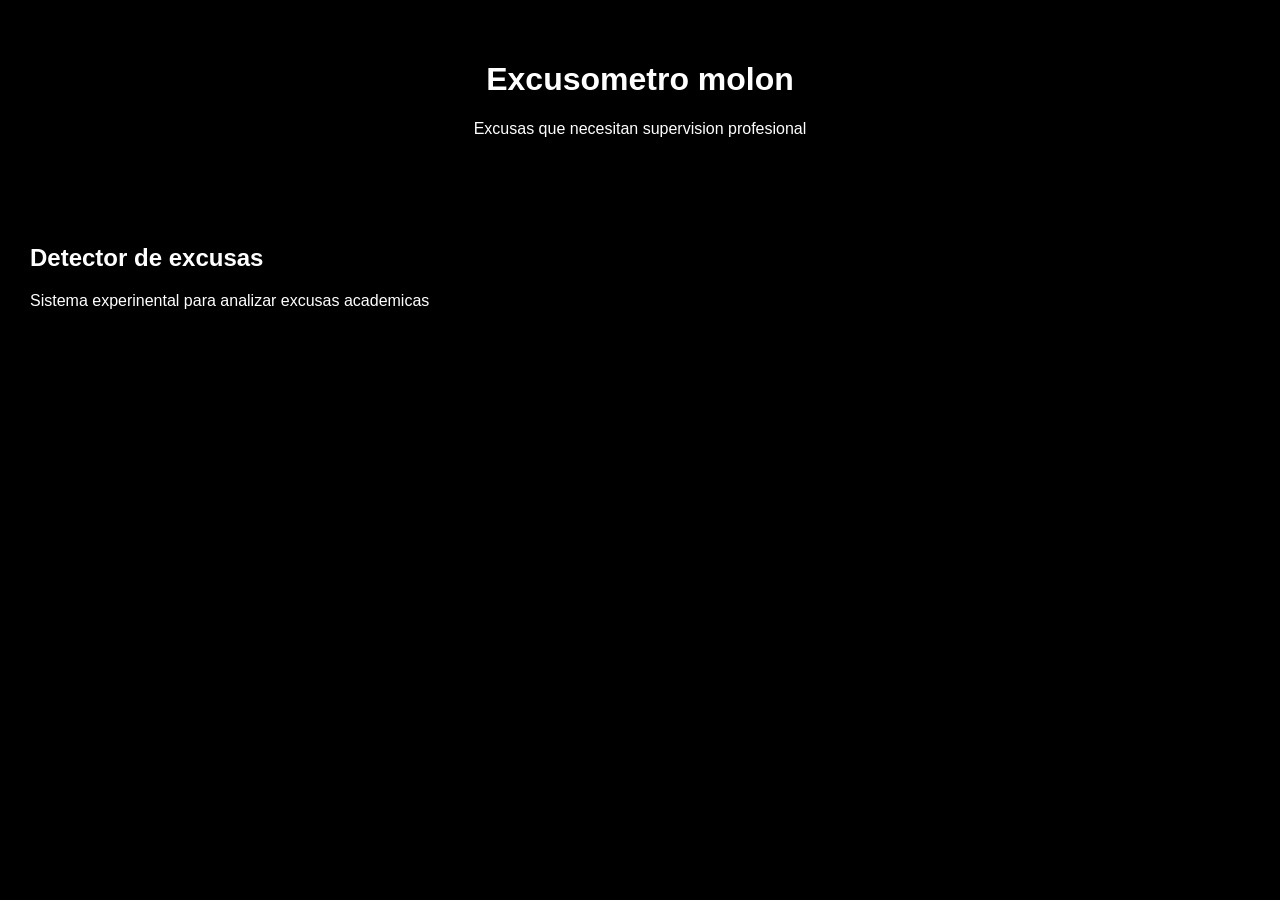
==== index.html @ 85a840e6 "Add files via upload" ====
<!DOCTYPE html>
<html lang="en">

<head>
    <meta charset="UTF-8">
    <meta name="viewport" content="width=device-width, initial-scale=1.0">
    <link rel="stylesheet" href="estilos.css">
    <title>Excusometro</title>
</head>

<body>
    <header>
        <h1>Excusometro molon</h1>
        <p>Excusas que necesitan supervision profesional</p>
    </header>

    <main>
        <h2>Detector de excusas</h2>
        <p>Sistema experinental para analizar excusas academicas</p>
    </main> 
</body>

</html>
---- estilos.css ----
body {
    margin: 0;
    background-color: black;
    font-family: Verdana, Geneva, Tahoma, sans-serif;
}
h1 {
    color: white;  
}
p {
    color: white;
}
h2 {
    color: white;
}
header{
    padding: 40px;
    text-align: center;
}
main{
    padding: 30px;
}
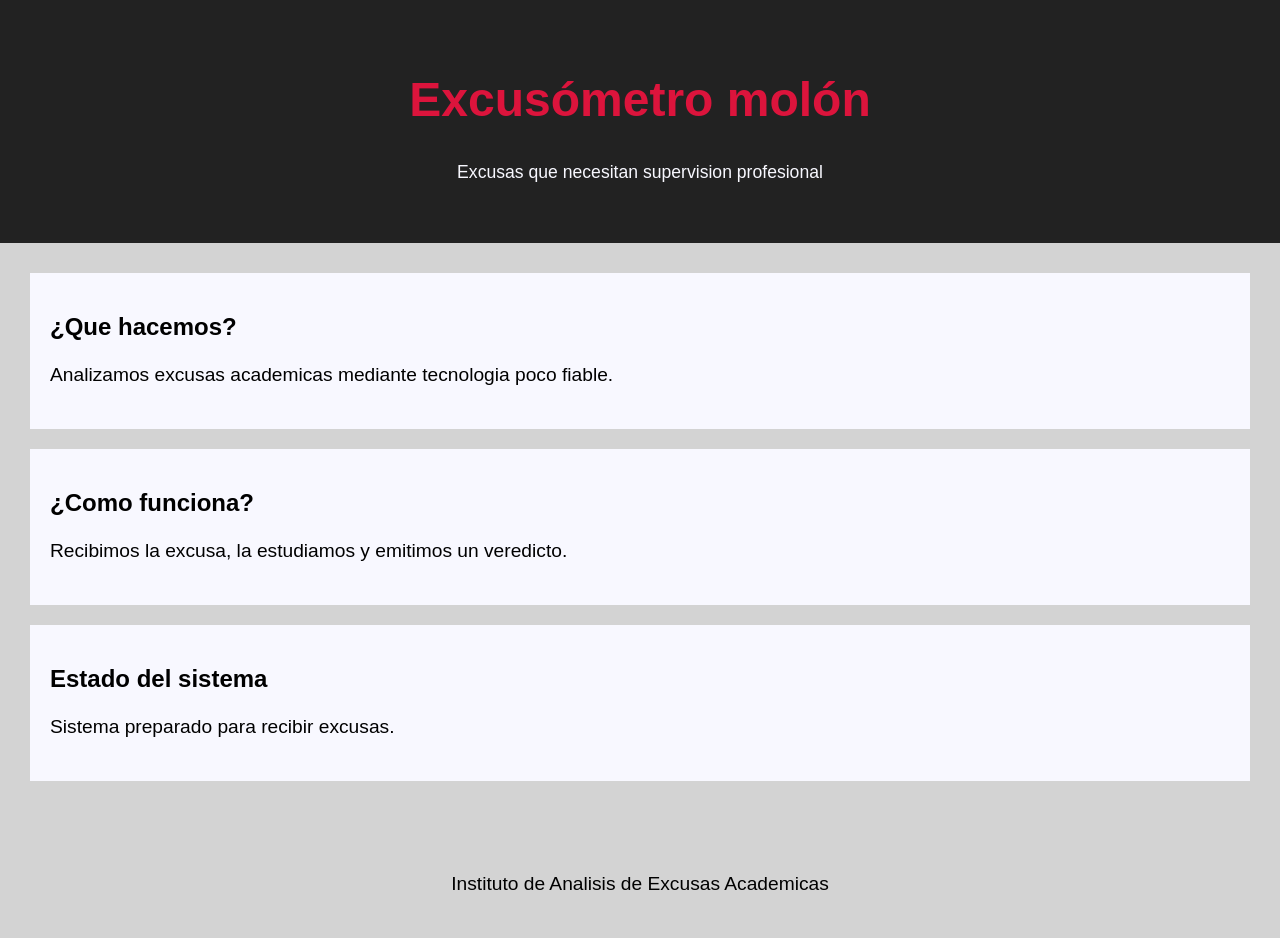
==== commit 875a471c: "segunda clase" ====
--- a/index.html
+++ b/index.html
@@ -4,20 +4,37 @@
 <head>
     <meta charset="UTF-8">
     <meta name="viewport" content="width=device-width, initial-scale=1.0">
+    <meta name="description" content="Sistema experimental para detectar excusas de alumnos">
+    <meta name="keywords" content="excusas, estudiantes, detector, excusometro, analisis, academico">
+    <link rel="shortcut icon" href="img/android-brands-solid-full.svg" type="image/x-icon">
     <link rel="stylesheet" href="estilos.css">
     <title>Excusometro</title>
 </head>
 
 <body>
     <header>
-        <h1>Excusometro molon</h1>
+        <h1>Excusómetro molón</h1>
         <p>Excusas que necesitan supervision profesional</p>
     </header>
 
     <main>
-        <h2>Detector de excusas</h2>
-        <p>Sistema experinental para analizar excusas academicas</p>
-    </main> 
+        <section>
+            <h2>¿Que hacemos?</h2>
+            <p>Analizamos excusas academicas mediante tecnologia poco fiable.</p>
+        </section>
+        <section>
+            <h2>¿Como funciona?</h2>
+            <p>Recibimos la excusa, la estudiamos y emitimos un veredicto.</p>
+        </section>
+        <section>
+            <h2>Estado del sistema</h2>
+            <p>Sistema preparado para recibir excusas.</p>
+        </section>
+    </main>
+
+    <footer>
+        <p>Instituto de Analisis de Excusas Academicas</p>
+    </footer>
 </body>
 
 </html>
--- a/estilos.css
+++ b/estilos.css
@@ -1,21 +1,48 @@
 body {
     margin: 0;
-    background-color: black;
+    background-color: lightgray;
     font-family: Verdana, Geneva, Tahoma, sans-serif;
 }
 h1 {
-    color: white;  
+    color: crimson;
+    font-size: 3em;
 }
-p {
-    color: white;
+
+header p {
+    font-size: 1.1em;
 }
+
 h2 {
-    color: white;
+    font-size: 1.5em;
 }
+
 header{
     padding: 40px;
     text-align: center;
+    background-color: #222 ;
+    color: ghostwhite;
 }
 main{
     padding: 30px;
+}
+
+p{
+    font-size: 1.2em;
+    line-height: 1.5em;
+}
+
+main{
+    padding: 30px;
+    margin: auto;
+}
+
+section{
+background-color: ghostwhite;
+    padding: 20px;
+    margin-bottom: 20px;
+}
+
+footer{
+    padding:20px;
+    text-align: center;
 }
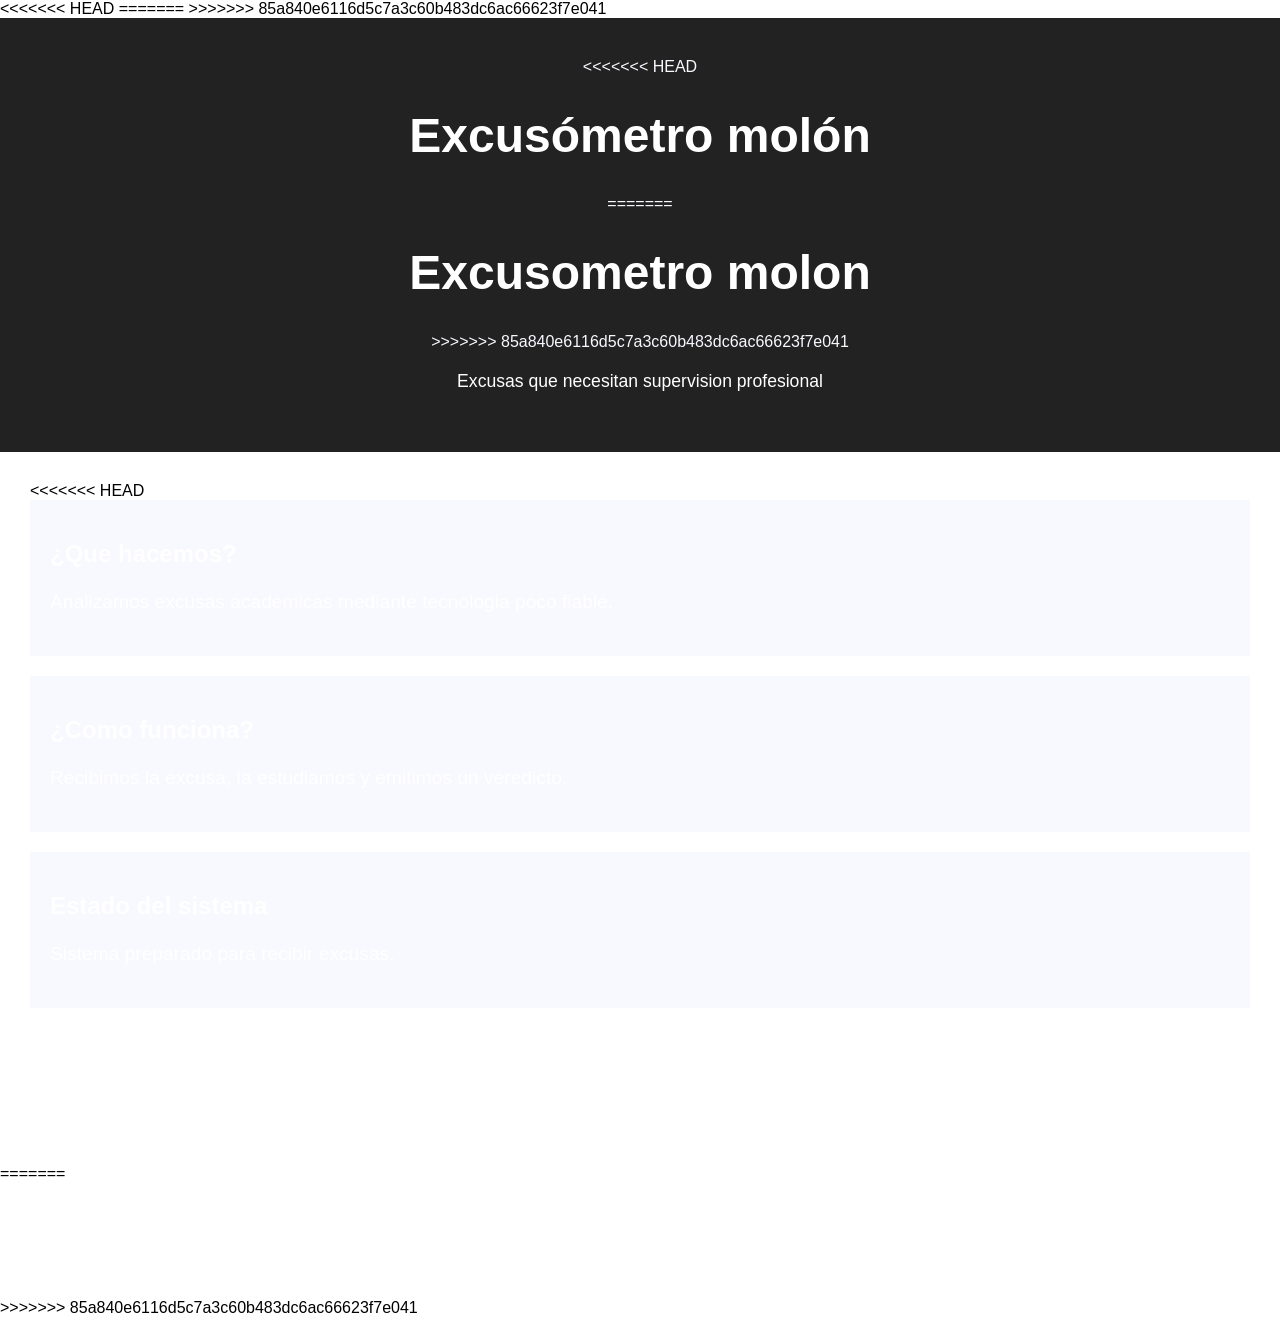
==== commit ef599a23: "Combinar cambios de GitHub" ====
--- a/index.html
+++ b/index.html
@@ -4,20 +4,28 @@
 <head>
     <meta charset="UTF-8">
     <meta name="viewport" content="width=device-width, initial-scale=1.0">
+<<<<<<< HEAD
     <meta name="description" content="Sistema experimental para detectar excusas de alumnos">
     <meta name="keywords" content="excusas, estudiantes, detector, excusometro, analisis, academico">
     <link rel="shortcut icon" href="img/android-brands-solid-full.svg" type="image/x-icon">
+=======
+>>>>>>> 85a840e6116d5c7a3c60b483dc6ac66623f7e041
     <link rel="stylesheet" href="estilos.css">
     <title>Excusometro</title>
 </head>
 
 <body>
     <header>
+<<<<<<< HEAD
         <h1>Excusómetro molón</h1>
+=======
+        <h1>Excusometro molon</h1>
+>>>>>>> 85a840e6116d5c7a3c60b483dc6ac66623f7e041
         <p>Excusas que necesitan supervision profesional</p>
     </header>
 
     <main>
+<<<<<<< HEAD
         <section>
             <h2>¿Que hacemos?</h2>
             <p>Analizamos excusas academicas mediante tecnologia poco fiable.</p>
@@ -35,6 +43,11 @@
     <footer>
         <p>Instituto de Analisis de Excusas Academicas</p>
     </footer>
+=======
+        <h2>Detector de excusas</h2>
+        <p>Sistema experinental para analizar excusas academicas</p>
+    </main> 
+>>>>>>> 85a840e6116d5c7a3c60b483dc6ac66623f7e041
 </body>
 
 </html>
--- a/estilos.css
+++ b/estilos.css
@@ -1,5 +1,6 @@
 body {
     margin: 0;
+<<<<<<< HEAD
     background-color: lightgray;
     font-family: Verdana, Geneva, Tahoma, sans-serif;
 }
@@ -45,4 +46,24 @@
 footer{
     padding:20px;
     text-align: center;
+=======
+    background-color: black;
+    font-family: Verdana, Geneva, Tahoma, sans-serif;
+}
+h1 {
+    color: white;  
+}
+p {
+    color: white;
+}
+h2 {
+    color: white;
+}
+header{
+    padding: 40px;
+    text-align: center;
+}
+main{
+    padding: 30px;
+>>>>>>> 85a840e6116d5c7a3c60b483dc6ac66623f7e041
 }
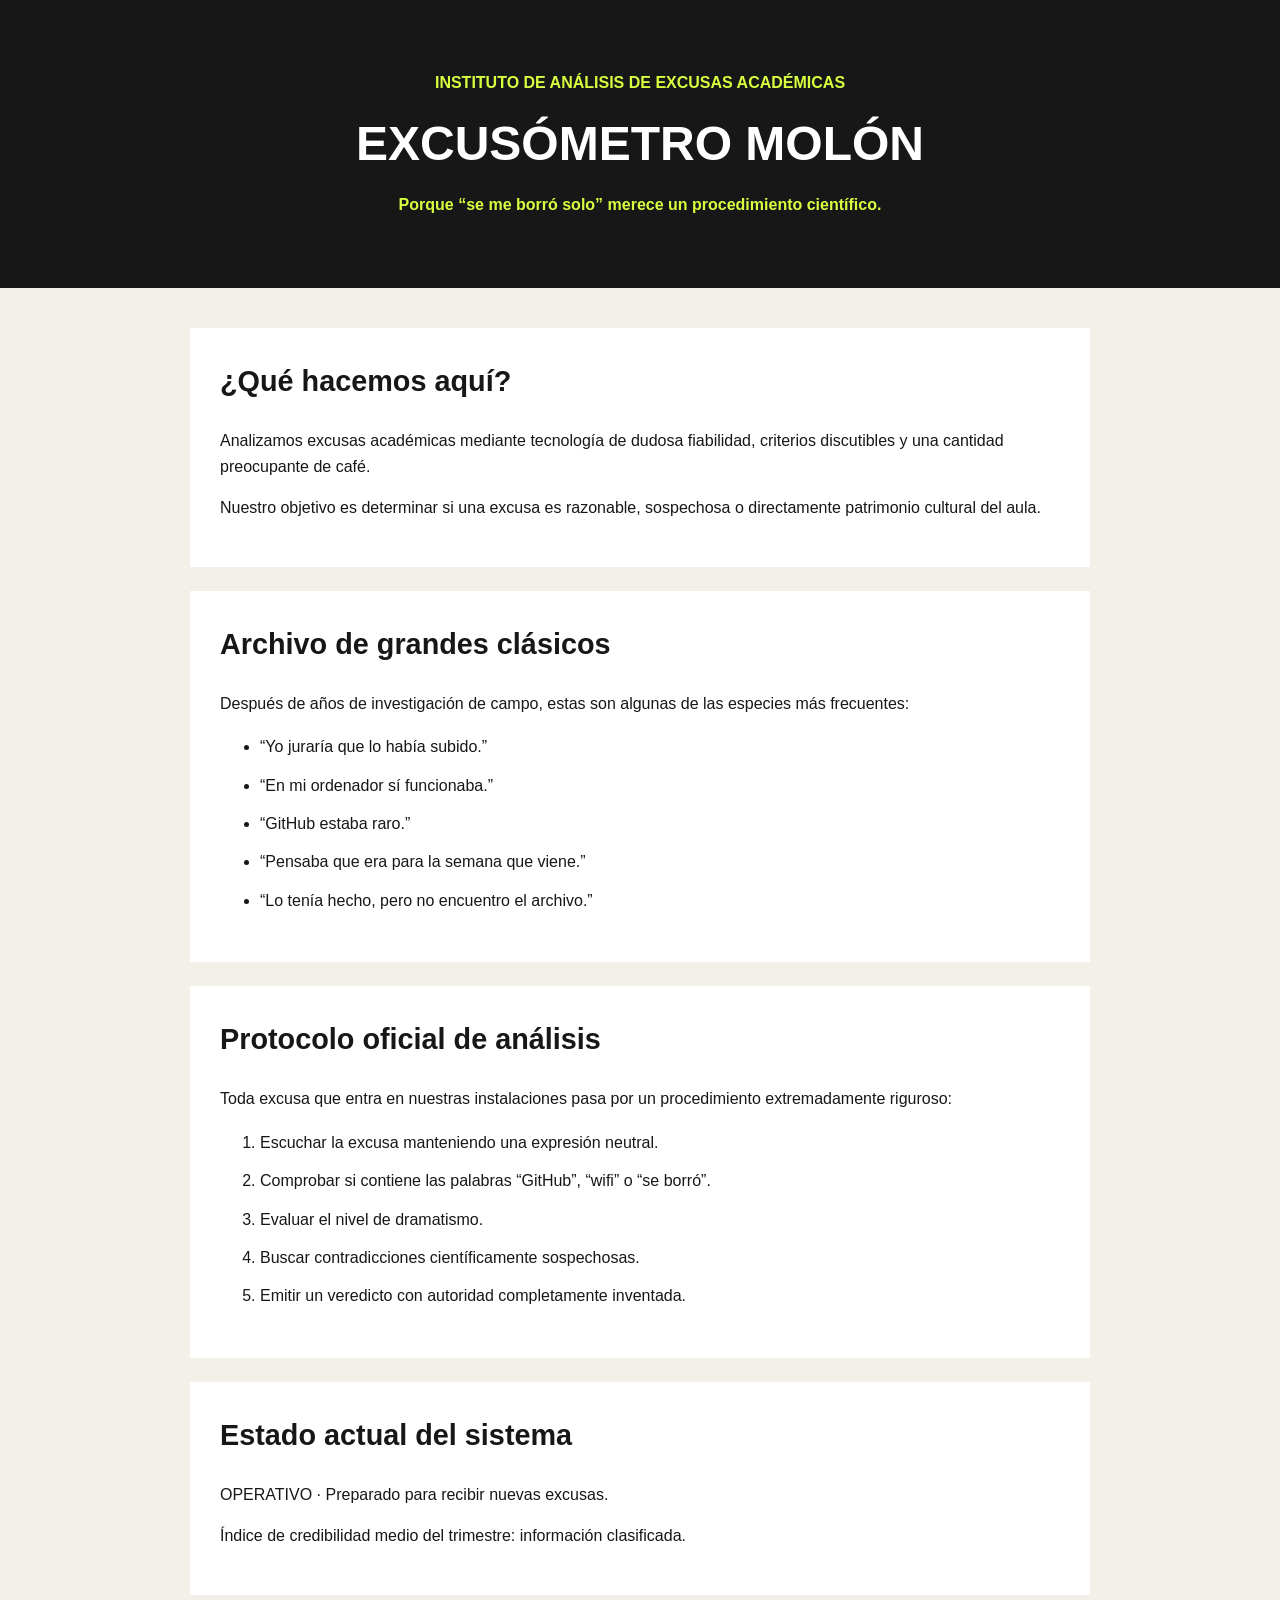
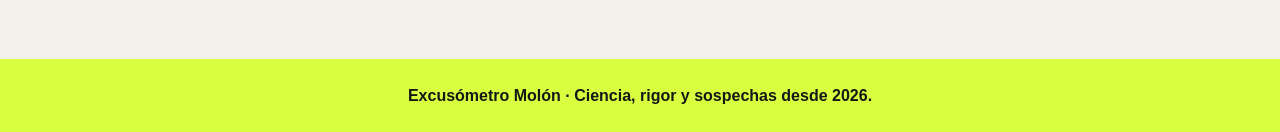
==== commit d5ae095a: "Sesion 3" ====
--- a/index.html
+++ b/index.html
@@ -1,53 +1,76 @@
 <!DOCTYPE html>
-<html lang="en">
+<html lang="es">
 
 <head>
     <meta charset="UTF-8">
     <meta name="viewport" content="width=device-width, initial-scale=1.0">
-<<<<<<< HEAD
-    <meta name="description" content="Sistema experimental para detectar excusas de alumnos">
-    <meta name="keywords" content="excusas, estudiantes, detector, excusometro, analisis, academico">
+    <meta name="description" content="Sistema experimental para analizar excusas académicas de dudosa credibilidad">
+    <meta name="keywords" content="excusas, estudiantes, detector, excusómetro">
     <link rel="shortcut icon" href="img/android-brands-solid-full.svg" type="image/x-icon">
-=======
->>>>>>> 85a840e6116d5c7a3c60b483dc6ac66623f7e041
     <link rel="stylesheet" href="estilos.css">
-    <title>Excusometro</title>
+    <title>Excusómetro 3000</title>
 </head>
 
 <body>
     <header>
-<<<<<<< HEAD
-        <h1>Excusómetro molón</h1>
-=======
-        <h1>Excusometro molon</h1>
->>>>>>> 85a840e6116d5c7a3c60b483dc6ac66623f7e041
-        <p>Excusas que necesitan supervision profesional</p>
+        <p>INSTITUTO DE ANÁLISIS DE EXCUSAS ACADÉMICAS</p>
+        <h1>EXCUSÓMETRO MOLÓN</h1>
+        <p>Porque “se me borró solo” merece un procedimiento científico.</p>
     </header>
 
     <main>
-<<<<<<< HEAD
         <section>
-            <h2>¿Que hacemos?</h2>
-            <p>Analizamos excusas academicas mediante tecnologia poco fiable.</p>
+            <h2>¿Qué hacemos aquí?</h2>
+            <p>
+                Analizamos excusas académicas mediante tecnología de dudosa fiabilidad,
+                criterios discutibles y una cantidad preocupante de café.
+            </p>
+            <p>
+                Nuestro objetivo es determinar si una excusa es razonable, sospechosa
+                o directamente patrimonio cultural del aula.
+            </p>
         </section>
+
         <section>
-            <h2>¿Como funciona?</h2>
-            <p>Recibimos la excusa, la estudiamos y emitimos un veredicto.</p>
+            <h2>Archivo de grandes clásicos</h2>
+            <p>
+                Después de años de investigación de campo, estas son algunas de las
+                especies más frecuentes:
+            </p>
+            <ul>
+                <li>“Yo juraría que lo había subido.”</li>
+                <li>“En mi ordenador sí funcionaba.”</li>
+                <li>“GitHub estaba raro.”</li>
+                <li>“Pensaba que era para la semana que viene.”</li>
+                <li>“Lo tenía hecho, pero no encuentro el archivo.”</li>
+            </ul>
         </section>
+
         <section>
-            <h2>Estado del sistema</h2>
-            <p>Sistema preparado para recibir excusas.</p>
+            <h2>Protocolo oficial de análisis</h2>
+            <p>
+                Toda excusa que entra en nuestras instalaciones pasa por un
+                procedimiento extremadamente riguroso:
+            </p>
+            <ol>
+                <li>Escuchar la excusa manteniendo una expresión neutral.</li>
+                <li>Comprobar si contiene las palabras “GitHub”, “wifi” o “se borró”.</li>
+                <li>Evaluar el nivel de dramatismo.</li>
+                <li>Buscar contradicciones científicamente sospechosas.</li>
+                <li>Emitir un veredicto con autoridad completamente inventada.</li>
+            </ol>
+        </section>
+
+        <section>
+            <h2>Estado actual del sistema</h2>
+            <p>OPERATIVO · Preparado para recibir nuevas excusas.</p>
+            <p>Índice de credibilidad medio del trimestre: información clasificada.</p>
         </section>
     </main>
 
     <footer>
-        <p>Instituto de Analisis de Excusas Academicas</p>
+        <p>Excusómetro Molón · Ciencia, rigor y sospechas desde 2026.</p>
     </footer>
-=======
-        <h2>Detector de excusas</h2>
-        <p>Sistema experinental para analizar excusas academicas</p>
-    </main> 
->>>>>>> 85a840e6116d5c7a3c60b483dc6ac66623f7e041
 </body>
 
 </html>
--- a/estilos.css
+++ b/estilos.css
@@ -1,69 +1,94 @@
 body {
+    font-family: Arial, Helvetica, sans-serif;
     margin: 0;
-<<<<<<< HEAD
-    background-color: lightgray;
-    font-family: Verdana, Geneva, Tahoma, sans-serif;
+    background-color: #f2f0e8;
+    color: #171717;
+    font-size: 16px;
+    line-height: 1.6;
 }
-h1 {
-    color: crimson;
-    font-size: 3em;
+
+header {
+    background-color: #171717;
+    color: #f2f0e8;
+    text-align: center;
+    padding: 60px 30px;
 }
 
 header p {
-    font-size: 1.1em;
+    color: #d7ff3f;
+    font-size: 1rem;
+    font-weight: 700;
+    margin: 10px 0;
+}
+
+h1 {
+    color: #ffffff;
+    font-size: 3rem;
+    font-weight: 700;
+    margin: 10px 0;
+}
+
+@media (max-width: 600px) {
+    header {
+        padding: 40px 20px;
+    }
+
+    h1 {
+        font-size: 2rem;
+    }
+
+    main {
+        padding: 24px 16px;
+    }
+
+    section {
+        padding: 22px;
+    }
+}
+
+main {
+    max-width: 900px;
+    margin: auto;
+    padding: 40px 30px;
+}
+
+section {
+    background-color: #ffffff;
+    margin-bottom: 24px;
+    padding: 30px;
 }
 
 h2 {
-    font-size: 1.5em;
+    color: #171717;
+    font-size: 1.8rem;
+    font-weight: 700;
+    margin-top: 0;
 }
 
-header{
-    padding: 40px;
-    text-align: center;
-    background-color: #222 ;
-    color: ghostwhite;
-}
-main{
-    padding: 30px;
+p {
+    margin-bottom: 16px;
 }
 
-p{
-    font-size: 1.2em;
-    line-height: 1.5em;
+ul {
+    line-height: 1.9;
 }
 
-main{
-    padding: 30px;
-    margin: auto;
+ol {
+    line-height: 1.9;
 }
 
-section{
-background-color: ghostwhite;
-    padding: 20px;
-    margin-bottom: 20px;
+li {
+    margin-bottom: 8px;
 }
 
-footer{
-    padding:20px;
+footer {
+    background-color: #d7ff3f;
+    color: #171717;
     text-align: center;
-=======
-    background-color: black;
-    font-family: Verdana, Geneva, Tahoma, sans-serif;
+    padding: 24px;
 }
-h1 {
-    color: white;  
-}
-p {
-    color: white;
-}
-h2 {
-    color: white;
-}
-header{
-    padding: 40px;
-    text-align: center;
-}
-main{
-    padding: 30px;
->>>>>>> 85a840e6116d5c7a3c60b483dc6ac66623f7e041
+
+footer p {
+    font-weight: 700;
+    margin: 0;
 }
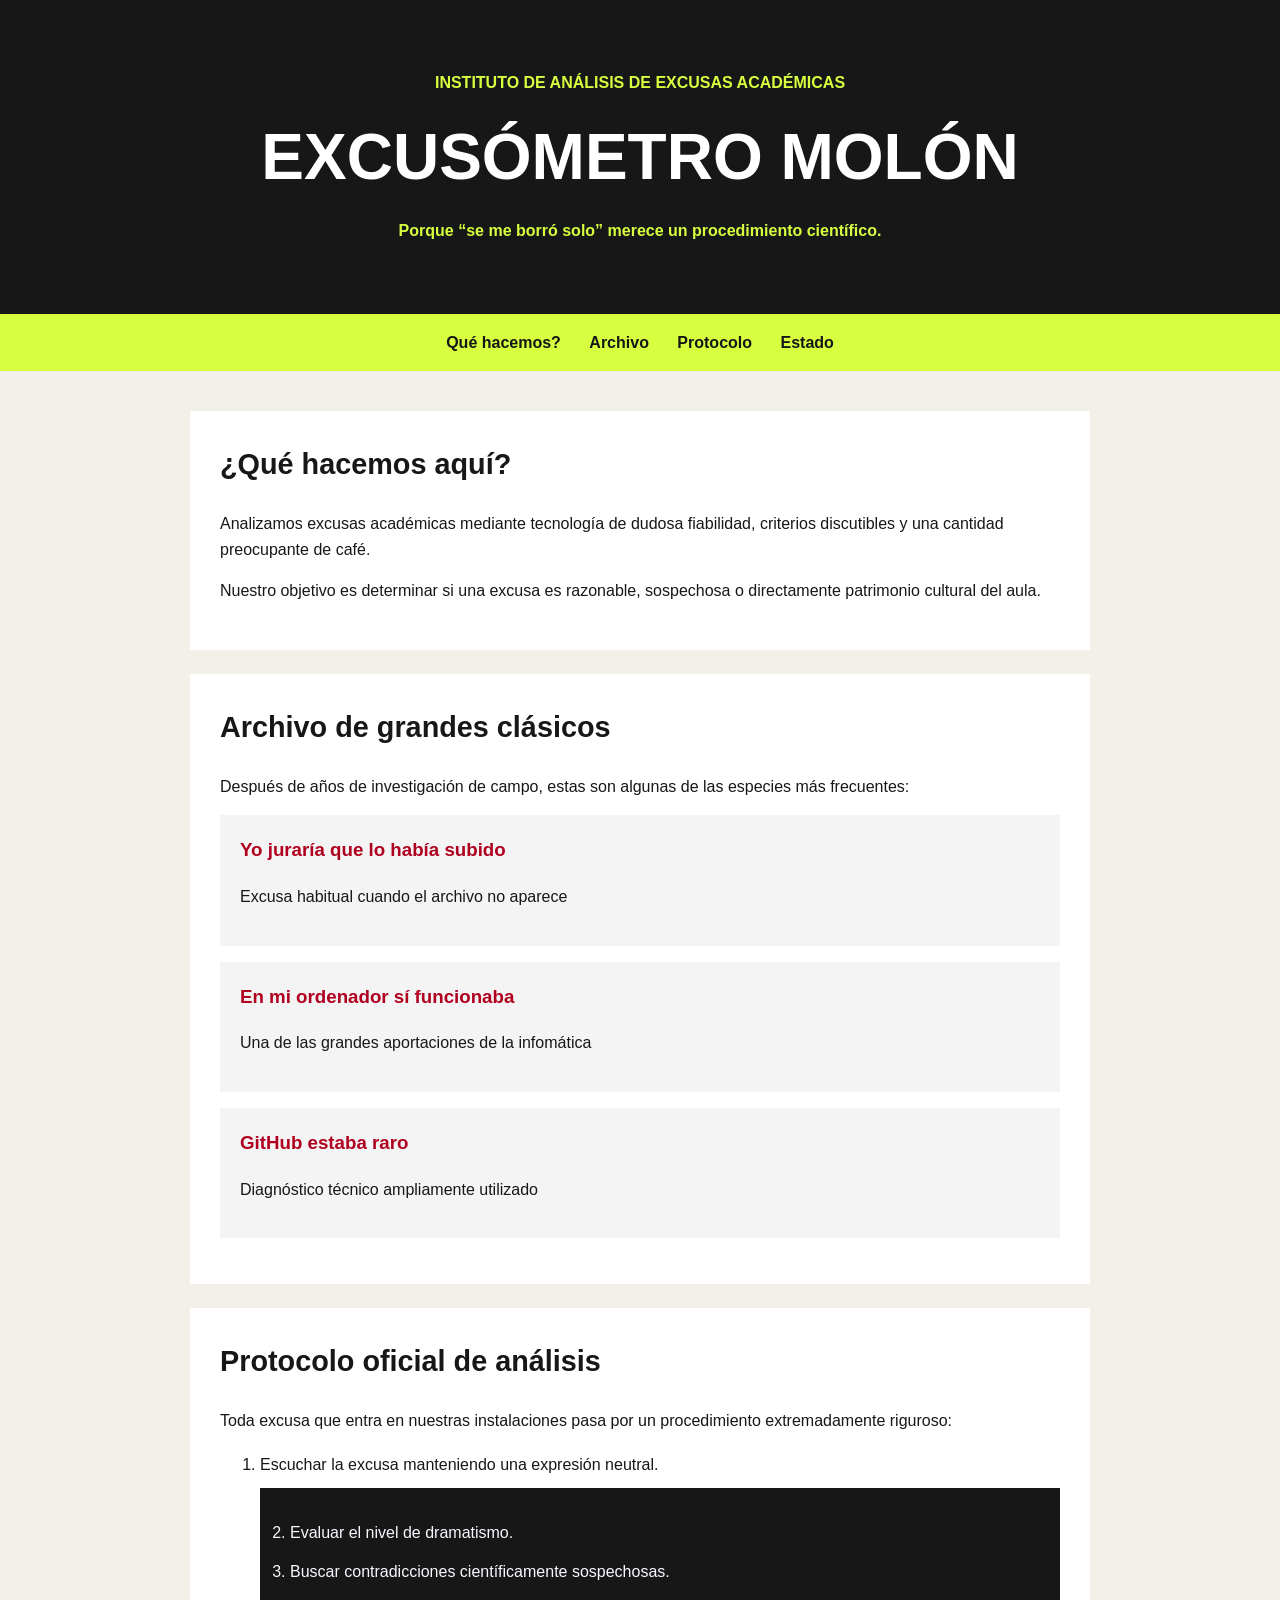
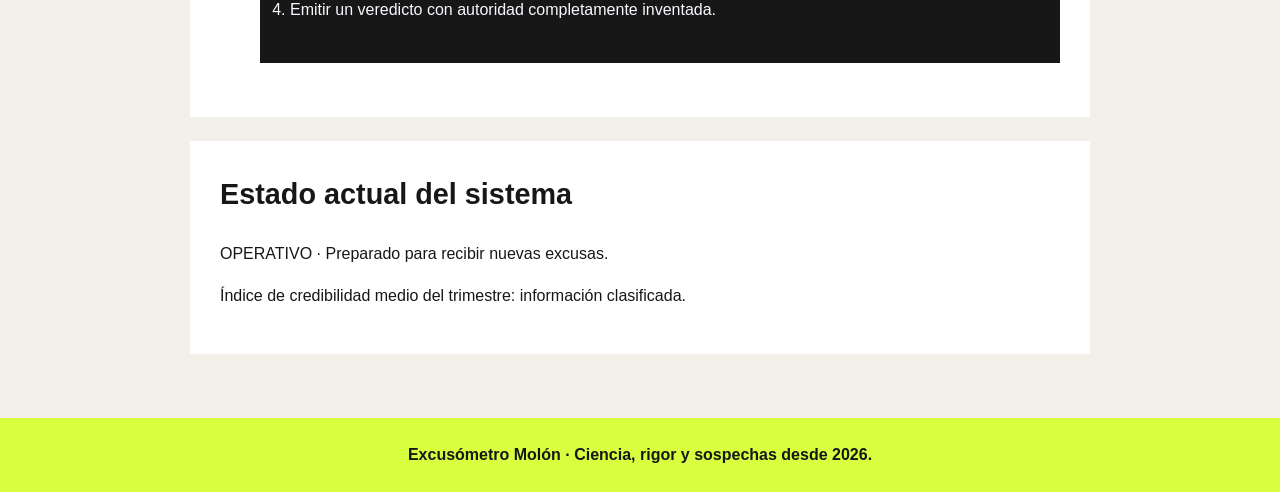
==== commit 67e92023: "Sesion 3: navegacion y archivo de excusas" ====
--- a/index.html
+++ b/index.html
@@ -6,21 +6,30 @@
     <meta name="viewport" content="width=device-width, initial-scale=1.0">
     <meta name="description" content="Sistema experimental para analizar excusas académicas de dudosa credibilidad">
     <meta name="keywords" content="excusas, estudiantes, detector, excusómetro">
-    <link rel="shortcut icon" href="img/android-brands-solid-full.svg" type="image/x-icon">
     <link rel="stylesheet" href="estilos.css">
-    <title>Excusómetro 3000</title>
+    <title>Excusómetro Molón</title>
 </head>
 
 <body>
+
     <header>
         <p>INSTITUTO DE ANÁLISIS DE EXCUSAS ACADÉMICAS</p>
         <h1>EXCUSÓMETRO MOLÓN</h1>
         <p>Porque “se me borró solo” merece un procedimiento científico.</p>
     </header>
 
+    <nav>
+        <a href="#que-hacemos">Qué hacemos?</a>
+        <a href="#archivo">Archivo</a>
+        <a href="#protocolo">Protocolo</a>
+        <a href="#estado">Estado</a>
+    </nav>
+
     <main>
-        <section>
+
+        <section id="que-hacemos">
             <h2>¿Qué hacemos aquí?</h2>
+
             <p>
                 Analizamos excusas académicas mediante tecnología de dudosa fiabilidad,
                 criterios discutibles y una cantidad preocupante de café.
@@ -31,30 +40,38 @@
             </p>
         </section>
 
-        <section>
+        <section id="archivo">
             <h2>Archivo de grandes clásicos</h2>
+
             <p>
                 Después de años de investigación de campo, estas son algunas de las
                 especies más frecuentes:
             </p>
-            <ul>
-                <li>“Yo juraría que lo había subido.”</li>
-                <li>“En mi ordenador sí funcionaba.”</li>
-                <li>“GitHub estaba raro.”</li>
-                <li>“Pensaba que era para la semana que viene.”</li>
-                <li>“Lo tenía hecho, pero no encuentro el archivo.”</li>
-            </ul>
+
+            <article class="excusa">
+                <h3>Yo juraría que lo había subido</h3>
+                <p>Excusa habitual cuando el archivo no aparece </p>
+            </article>
+            <article class="excusa">
+                <h3>En mi ordenador sí funcionaba</h3>
+                <p>Una de las grandes aportaciones de la infomática</p>
+            </article>
+            <article class="excusa">
+                <h3>GitHub estaba raro</h3>
+                <p>Diagnóstico técnico ampliamente utilizado </p>
+            </article>
         </section>
 
-        <section>
+        <section id="protocolo">
             <h2>Protocolo oficial de análisis</h2>
+
             <p>
                 Toda excusa que entra en nuestras instalaciones pasa por un
                 procedimiento extremadamente riguroso:
             </p>
             <ol>
                 <li>Escuchar la excusa manteniendo una expresión neutral.</li>
-                <li>Comprobar si contiene las palabras “GitHub”, “wifi” o “se borró”.</li>
+        <section id="estado">
                 <li>Evaluar el nivel de dramatismo.</li>
                 <li>Buscar contradicciones científicamente sospechosas.</li>
                 <li>Emitir un veredicto con autoridad completamente inventada.</li>
@@ -71,6 +88,7 @@
     <footer>
         <p>Excusómetro Molón · Ciencia, rigor y sospechas desde 2026.</p>
     </footer>
+
 </body>
 
 </html>
--- a/estilos.css
+++ b/estilos.css
@@ -23,27 +23,26 @@
 
 h1 {
     color: #ffffff;
-    font-size: 3rem;
+    font-size: 4rem;
     font-weight: 700;
     margin: 10px 0;
 }
 
-@media (max-width: 600px) {
-    header {
-        padding: 40px 20px;
-    }
+nav{
+    background-color: #d7ff3f;
+    text-align: center;
+    padding: 16px;
+}
 
-    h1 {
-        font-size: 2rem;
-    }
+nav a{
+    color: #171717;
+    font-weight: 700;
+    text-decoration: none;
+    margin: 0 12px;
+}
 
-    main {
-        padding: 24px 16px;
-    }
-
-    section {
-        padding: 22px;
-    }
+nav a:hover{
+    color: crimson;
 }
 
 main {
@@ -69,6 +68,26 @@
     margin-bottom: 16px;
 }
 
+.excusa{
+    background-color: #f4f4f4;
+    padding: 20px;
+    margin-bottom: 16px;
+}
+
+.excusa h3{
+    color: #b00020;
+    margin-top: 0;
+}
+
+#estado{
+    background-color: #171717;
+    color: ghostwhite;
+}
+
+#estado h2{
+    color: ghostwhite;
+}
+
 ul {
     line-height: 1.9;
 }
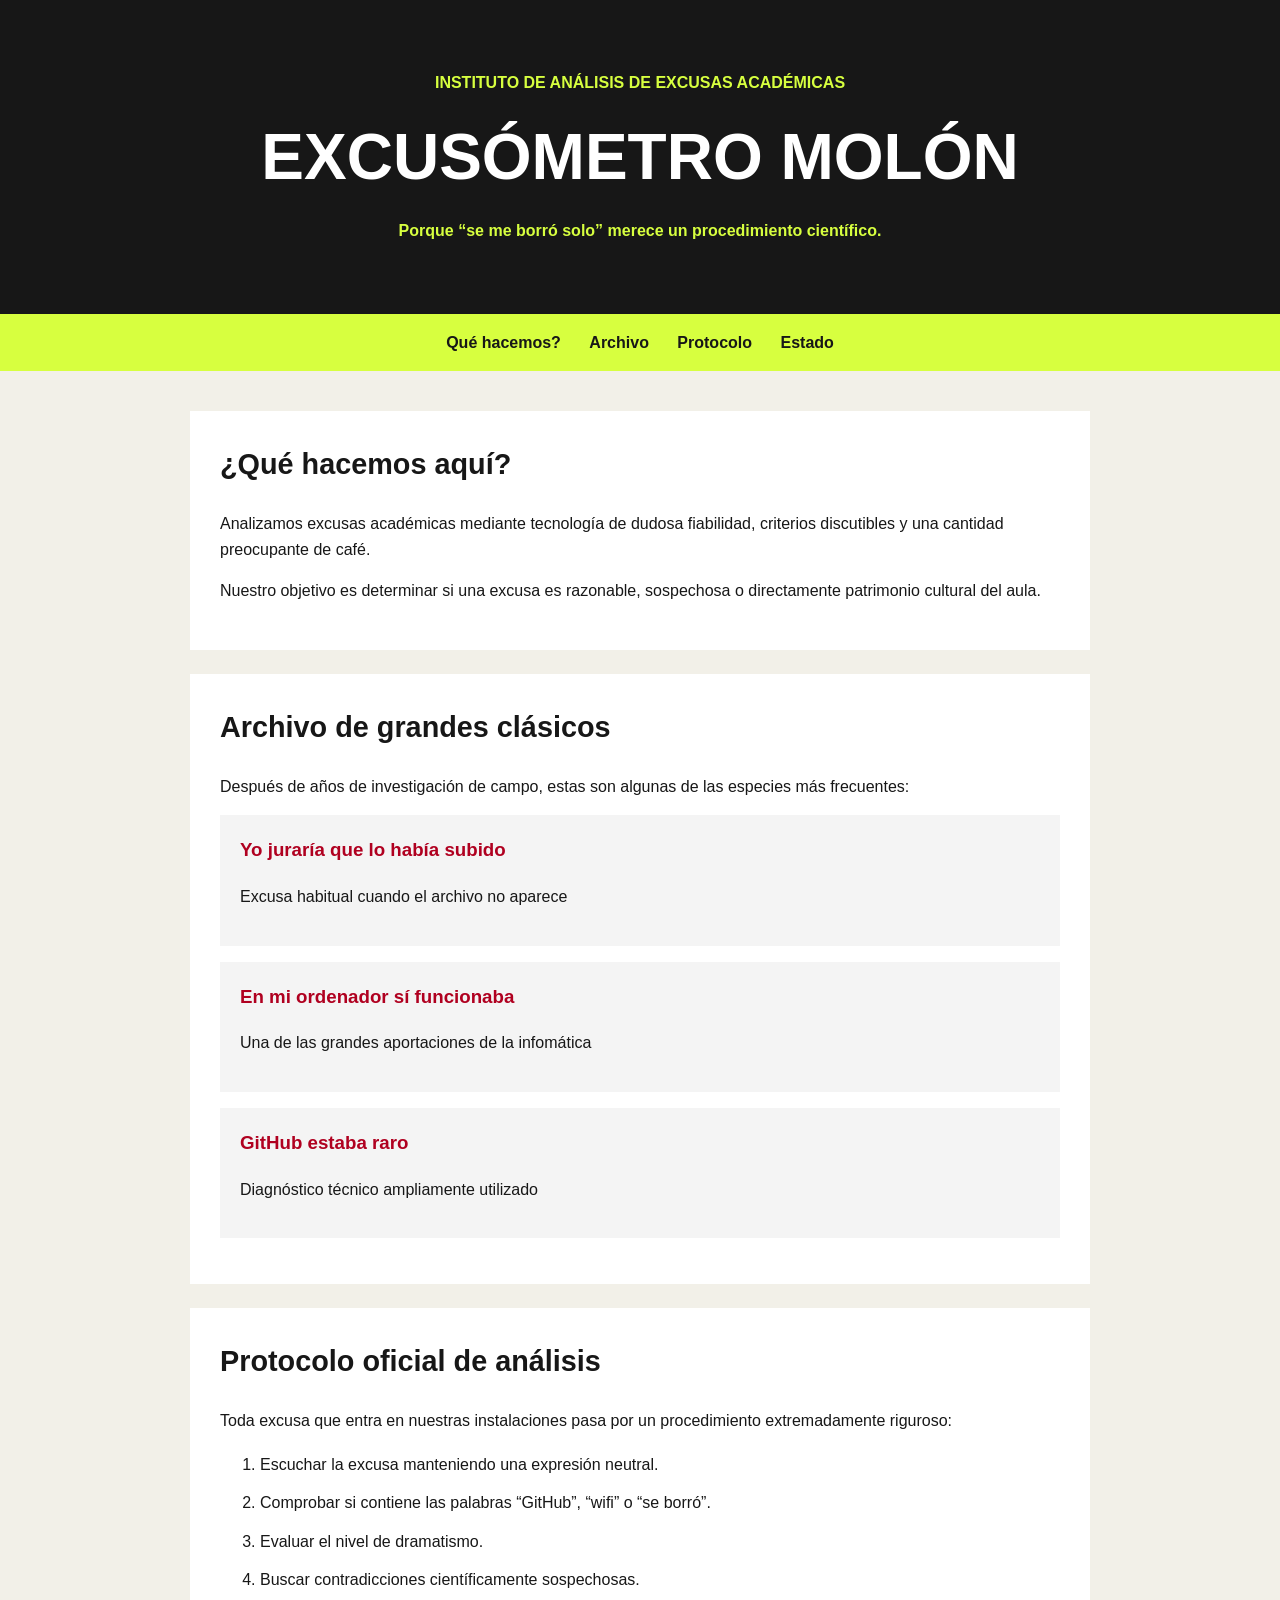
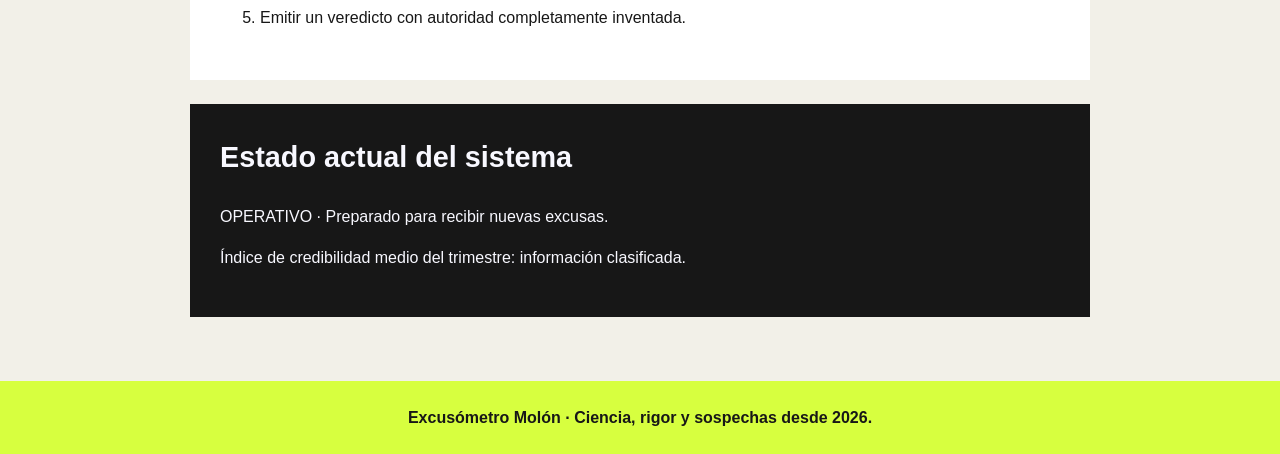
==== commit 78a87b6a: "Sesion 4" ====
--- a/index.html
+++ b/index.html
@@ -6,8 +6,8 @@
     <meta name="viewport" content="width=device-width, initial-scale=1.0">
     <meta name="description" content="Sistema experimental para analizar excusas académicas de dudosa credibilidad">
     <meta name="keywords" content="excusas, estudiantes, detector, excusómetro">
+    <title>Excusómetro Molón</title>
     <link rel="stylesheet" href="estilos.css">
-    <title>Excusómetro Molón</title>
 </head>
 
 <body>
@@ -34,6 +34,7 @@
                 Analizamos excusas académicas mediante tecnología de dudosa fiabilidad,
                 criterios discutibles y una cantidad preocupante de café.
             </p>
+
             <p>
                 Nuestro objetivo es determinar si una excusa es razonable, sospechosa
                 o directamente patrimonio cultural del aula.
@@ -60,6 +61,14 @@
                 <h3>GitHub estaba raro</h3>
                 <p>Diagnóstico técnico ampliamente utilizado </p>
             </article>
+
+            <!-- <ul>
+                <li>“Yo juraría que lo había subido.”</li>
+                <li>“En mi ordenador sí funcionaba.”</li>
+                <li>“GitHub estaba raro.”</li>
+                <li>“Pensaba que era para la semana que viene.”</li>
+                <li>“Lo tenía hecho, pero no encuentro el archivo.”</li>
+            </ul> -->
         </section>
 
         <section id="protocolo">
@@ -69,20 +78,28 @@
                 Toda excusa que entra en nuestras instalaciones pasa por un
                 procedimiento extremadamente riguroso:
             </p>
+
             <ol>
                 <li>Escuchar la excusa manteniendo una expresión neutral.</li>
-        <section id="estado">
+                <li>Comprobar si contiene las palabras “GitHub”, “wifi” o “se borró”.</li>
                 <li>Evaluar el nivel de dramatismo.</li>
                 <li>Buscar contradicciones científicamente sospechosas.</li>
                 <li>Emitir un veredicto con autoridad completamente inventada.</li>
             </ol>
         </section>
 
-        <section>
+        <section id="estado">
             <h2>Estado actual del sistema</h2>
-            <p>OPERATIVO · Preparado para recibir nuevas excusas.</p>
-            <p>Índice de credibilidad medio del trimestre: información clasificada.</p>
+
+            <p>
+                OPERATIVO · Preparado para recibir nuevas excusas.
+            </p>
+
+            <p>
+                Índice de credibilidad medio del trimestre: información clasificada.
+            </p>
         </section>
+
     </main>
 
     <footer>
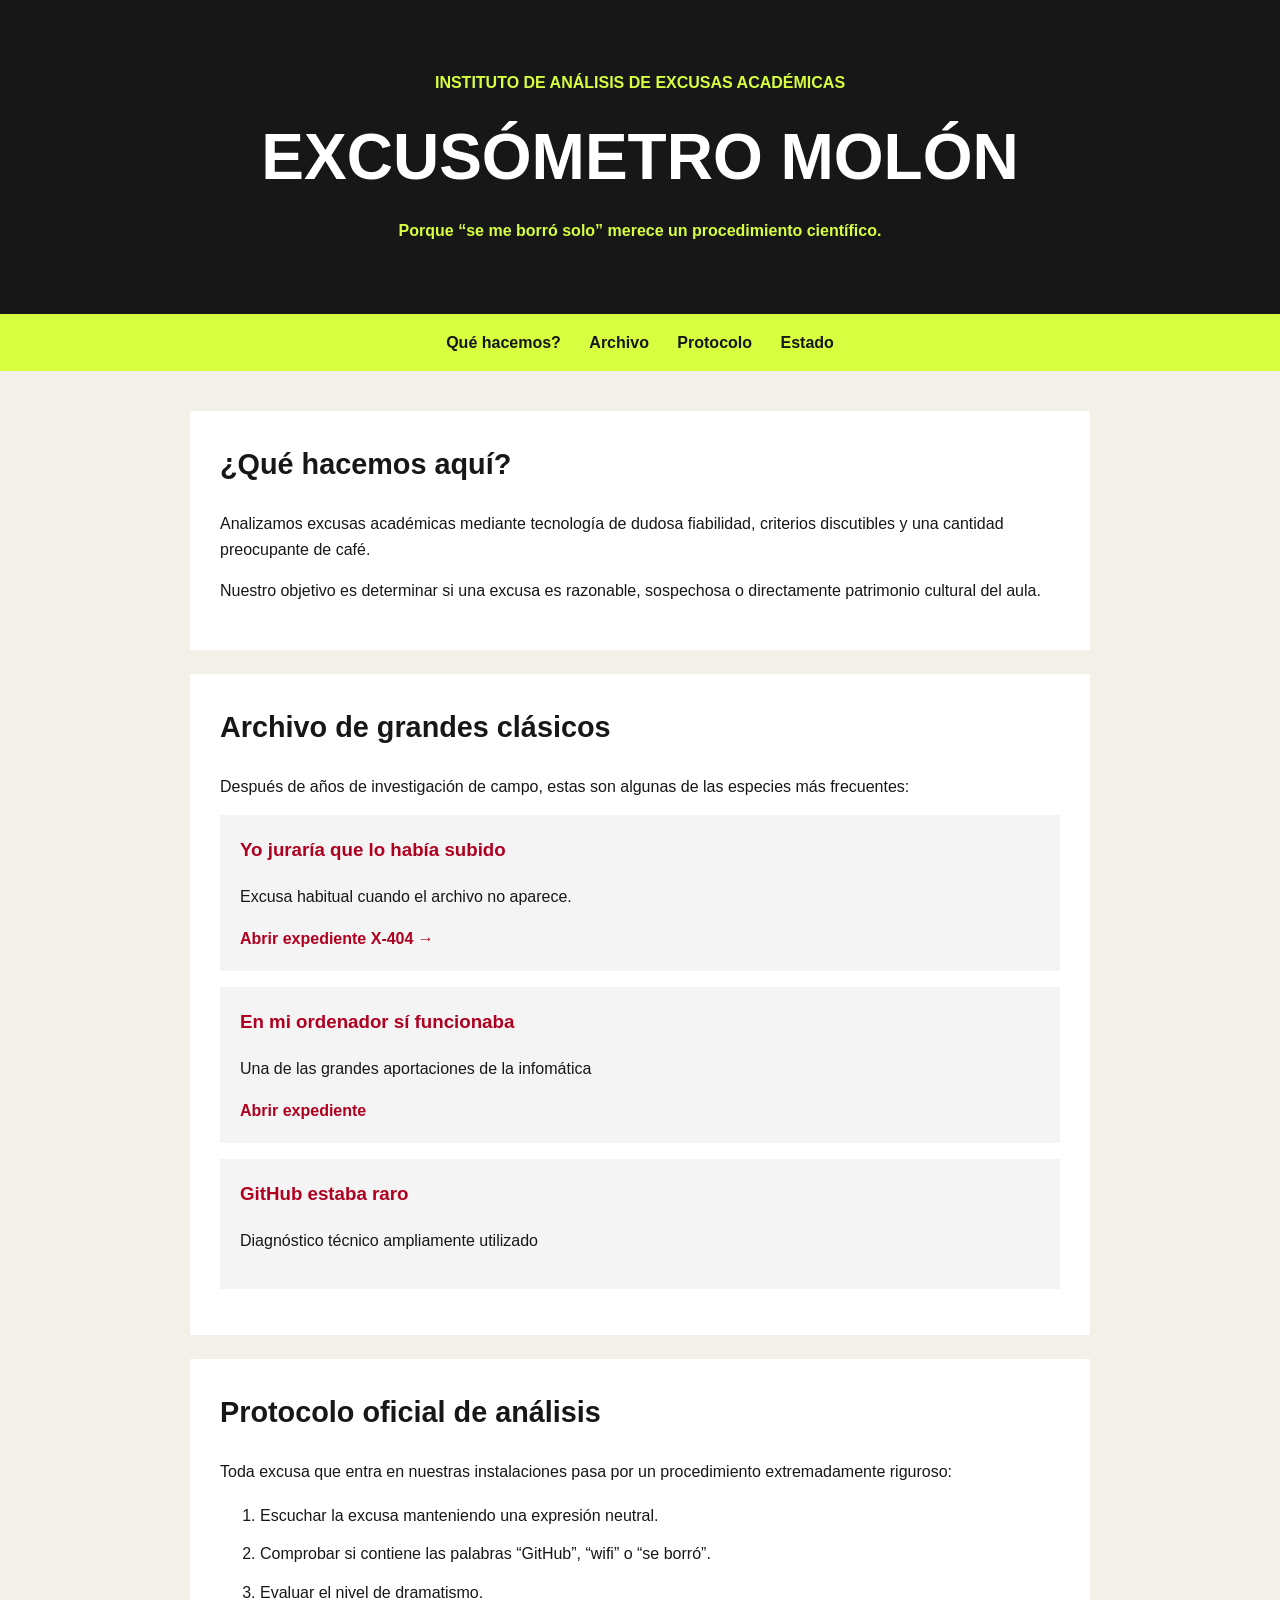
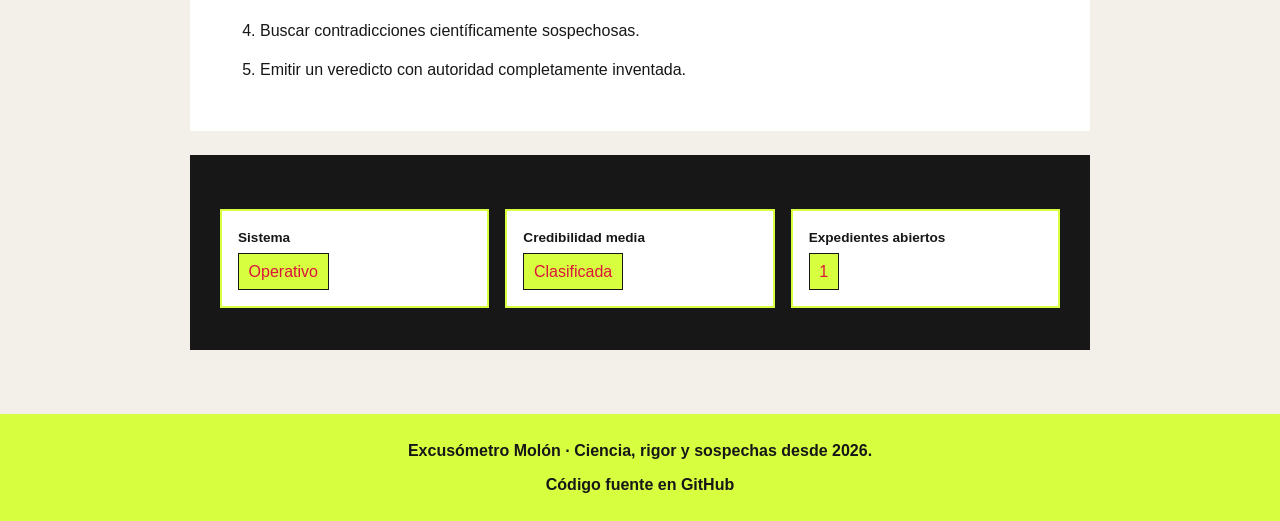
==== commit 0465bd06: "grid + flex" ====
--- a/index.html
+++ b/index.html
@@ -51,11 +51,19 @@
 
             <article class="excusa">
                 <h3>Yo juraría que lo había subido</h3>
-                <p>Excusa habitual cuando el archivo no aparece </p>
+
+                <p>
+                    Excusa habitual cuando el archivo no aparece.
+                </p>
+
+                <a href="paginas/expediente.html">
+                    Abrir expediente X-404 →
+                </a>
             </article>
             <article class="excusa">
                 <h3>En mi ordenador sí funcionaba</h3>
                 <p>Una de las grandes aportaciones de la infomática</p>
+                <a href="paginas/expediente.html">Abrir expediente</a>
             </article>
             <article class="excusa">
                 <h3>GitHub estaba raro</h3>
@@ -89,7 +97,21 @@
         </section>
 
         <section id="estado">
-            <h2>Estado actual del sistema</h2>
+            <div class="panel-estado">
+                <div class="dato-estado">
+                    <span class="etiqueta">Sistema</span>
+                    <span class="valor">Operativo</span>
+                </div>
+                <div class="dato-estado">
+                    <span class="etiqueta">Credibilidad media</span>
+                    <span class="valor">Clasificada</span>
+                </div>
+                 <div class="dato-estado">
+                    <span class="etiqueta">Expedientes abiertos</span>
+                    <span class="valor">1</span>
+                </div>
+            </div>
+            <!-- <h2>Estado actual del sistema</h2>
 
             <p>
                 OPERATIVO · Preparado para recibir nuevas excusas.
@@ -97,13 +119,17 @@
 
             <p>
                 Índice de credibilidad medio del trimestre: información clasificada.
-            </p>
+            </p> -->
         </section>
 
     </main>
 
     <footer>
         <p>Excusómetro Molón · Ciencia, rigor y sospechas desde 2026.</p>
+
+        <a href="https://github.com/mariapla/Excusometro-FUAB" target="_blank">
+            Código fuente en GitHub
+        </a>
     </footer>
 
 </body>
--- a/estilos.css
+++ b/estilos.css
@@ -28,20 +28,20 @@
     margin: 10px 0;
 }
 
-nav{
+nav {
     background-color: #d7ff3f;
     text-align: center;
     padding: 16px;
 }
 
-nav a{
+nav a {
     color: #171717;
     font-weight: 700;
     text-decoration: none;
     margin: 0 12px;
 }
 
-nav a:hover{
+nav a:hover {
     color: crimson;
 }
 
@@ -68,23 +68,23 @@
     margin-bottom: 16px;
 }
 
-.excusa{
+.excusa {
     background-color: #f4f4f4;
     padding: 20px;
     margin-bottom: 16px;
 }
 
-.excusa h3{
+.excusa h3 {
     color: #b00020;
     margin-top: 0;
 }
 
-#estado{
+#estado {
     background-color: #171717;
     color: ghostwhite;
 }
 
-#estado h2{
+#estado h2 {
     color: ghostwhite;
 }
 
@@ -110,4 +110,105 @@
 footer p {
     font-weight: 700;
     margin: 0;
+}
+
+main a {
+    color: #b00020;
+    font-weight: 700;
+    text-decoration: none;
+}
+
+main a:hover {
+    text-decoration: underline;
+}
+
+.volver {
+    margin-top: 30px;
+}
+
+footer a {
+    display: inline-block;
+    margin-top: 8px;
+    color: #171717;
+    font-weight: 700;
+    text-decoration: none;
+}
+
+footer a:hover {
+    text-decoration: underline;
+}
+
+.expediente header {
+    background-image: url("img/fondo-expediente.jpg");
+    background-size: cover;
+    background-position: center;
+}
+
+.evidencia {
+    background-color: #cecbcb;
+    padding: 1em;
+    margin: 1.5em 0;
+    /* border-width: 0.15em;
+    border-style: solid;
+    border-color: #171717; */
+    border: 0.15em solid #171717;
+}
+
+.evidencias img {
+    max-width: 100%;
+    display: block;
+}
+
+.evidencia figcaption {
+    margin-top: 0.75em;
+    font-size: 0.9em;
+    font-weight: 700;
+}
+
+.panel-estado {
+    margin-top: 1.5em;
+    display: flex;
+    gap: 1em;
+    /* justify-content: space-around; */
+}
+
+.dato-estado {
+    background-color: #ffffff;
+    color: #171717;
+    padding: 1em;
+    margin-bottom: 0.75em;
+    border: 0.15em solid #d7ff3f;
+    /* width: 100%; */
+    flex: 1;
+    box-sizing: border-box;
+}
+
+.etiqueta {
+    font-weight: 700;
+    display: block;
+    font-size: 0.85em;
+    margin-bottom: .3em;
+}
+
+.valor {
+    color: crimson;
+    display: inline-block;
+    background-color: #d7ff3f;
+    padding: .3em .6em;
+    border: 0.1em solid #171717;
+}
+
+.nivel-credibilidad {
+    display: inline-block;
+    background-color: crimson;
+    color: #ffffff;
+    padding: .3em .6em;
+    margin-left: .3em;
+}
+
+.grid-evidencias{
+    display: grid;
+    /* grid-template-columns: 1fr 1fr; */
+    grid-template-columns: repeat(2, 1fr);
+    gap: 1em;
 }
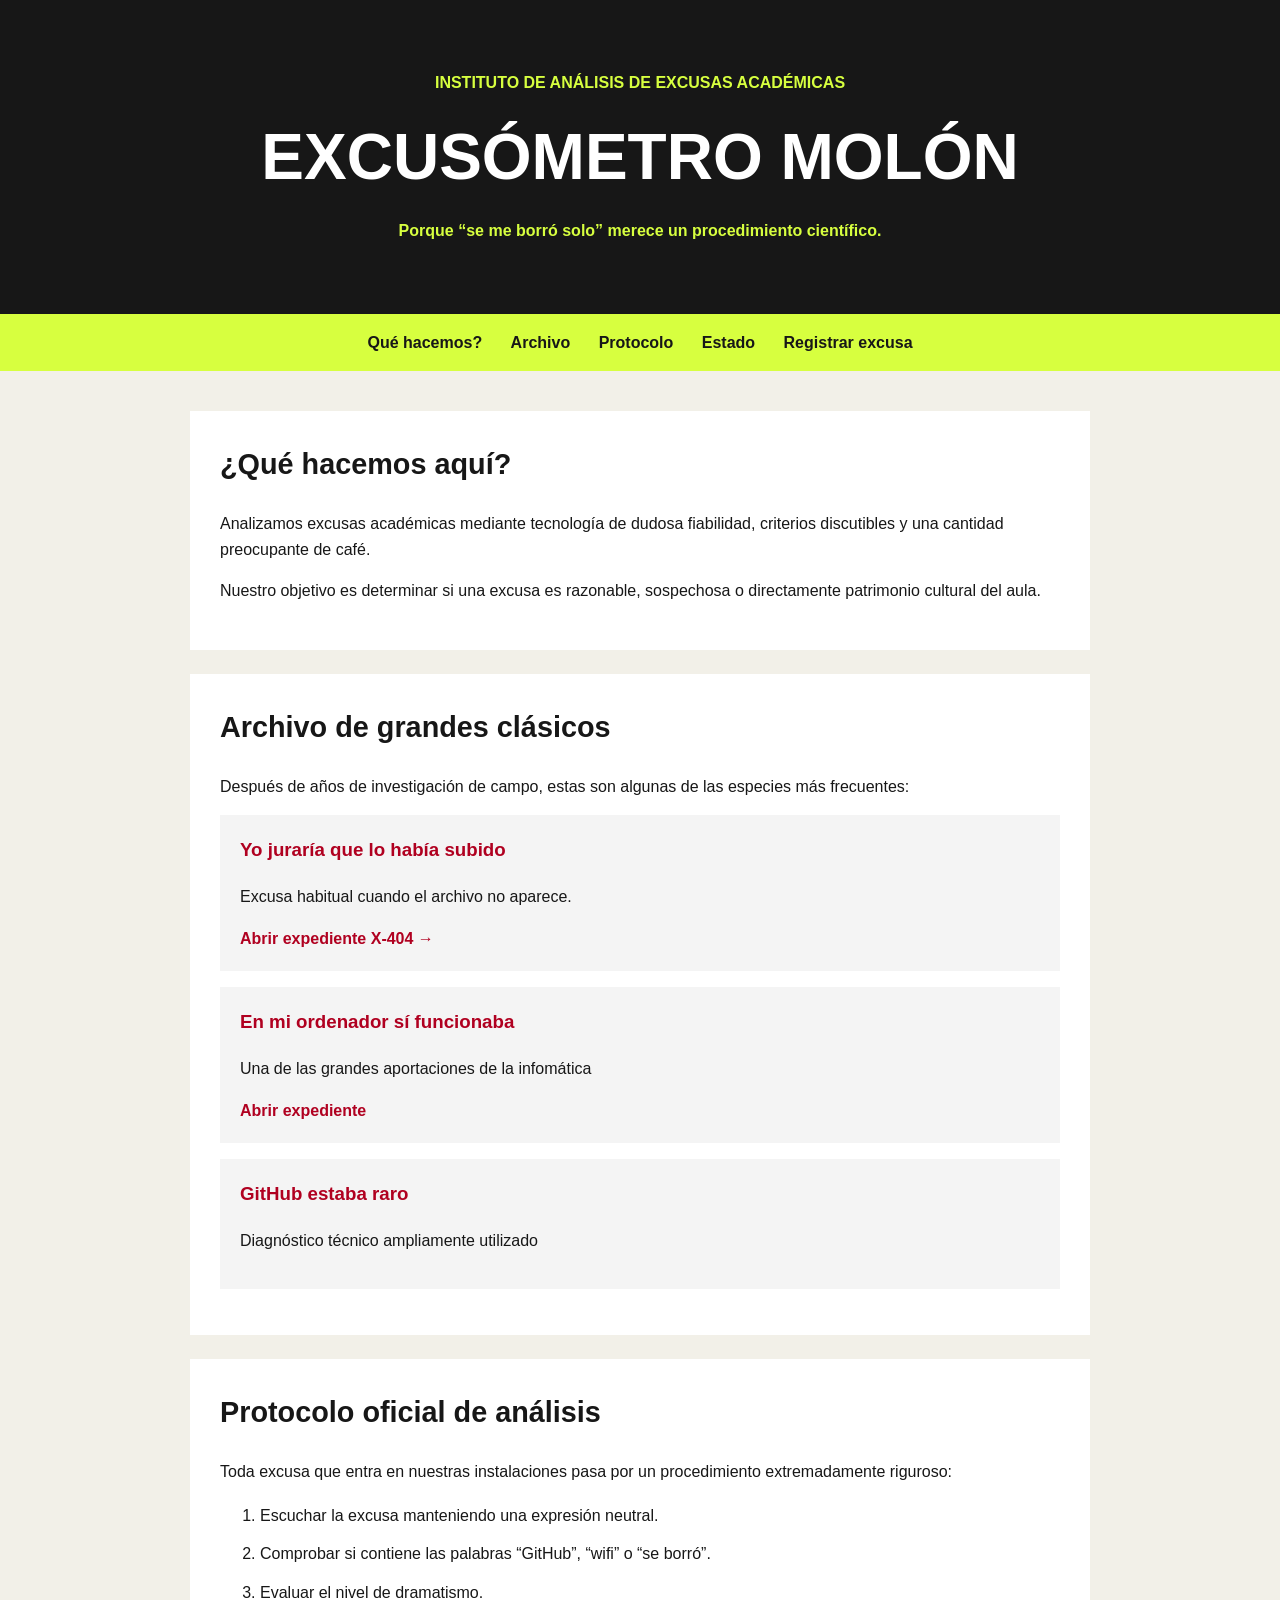
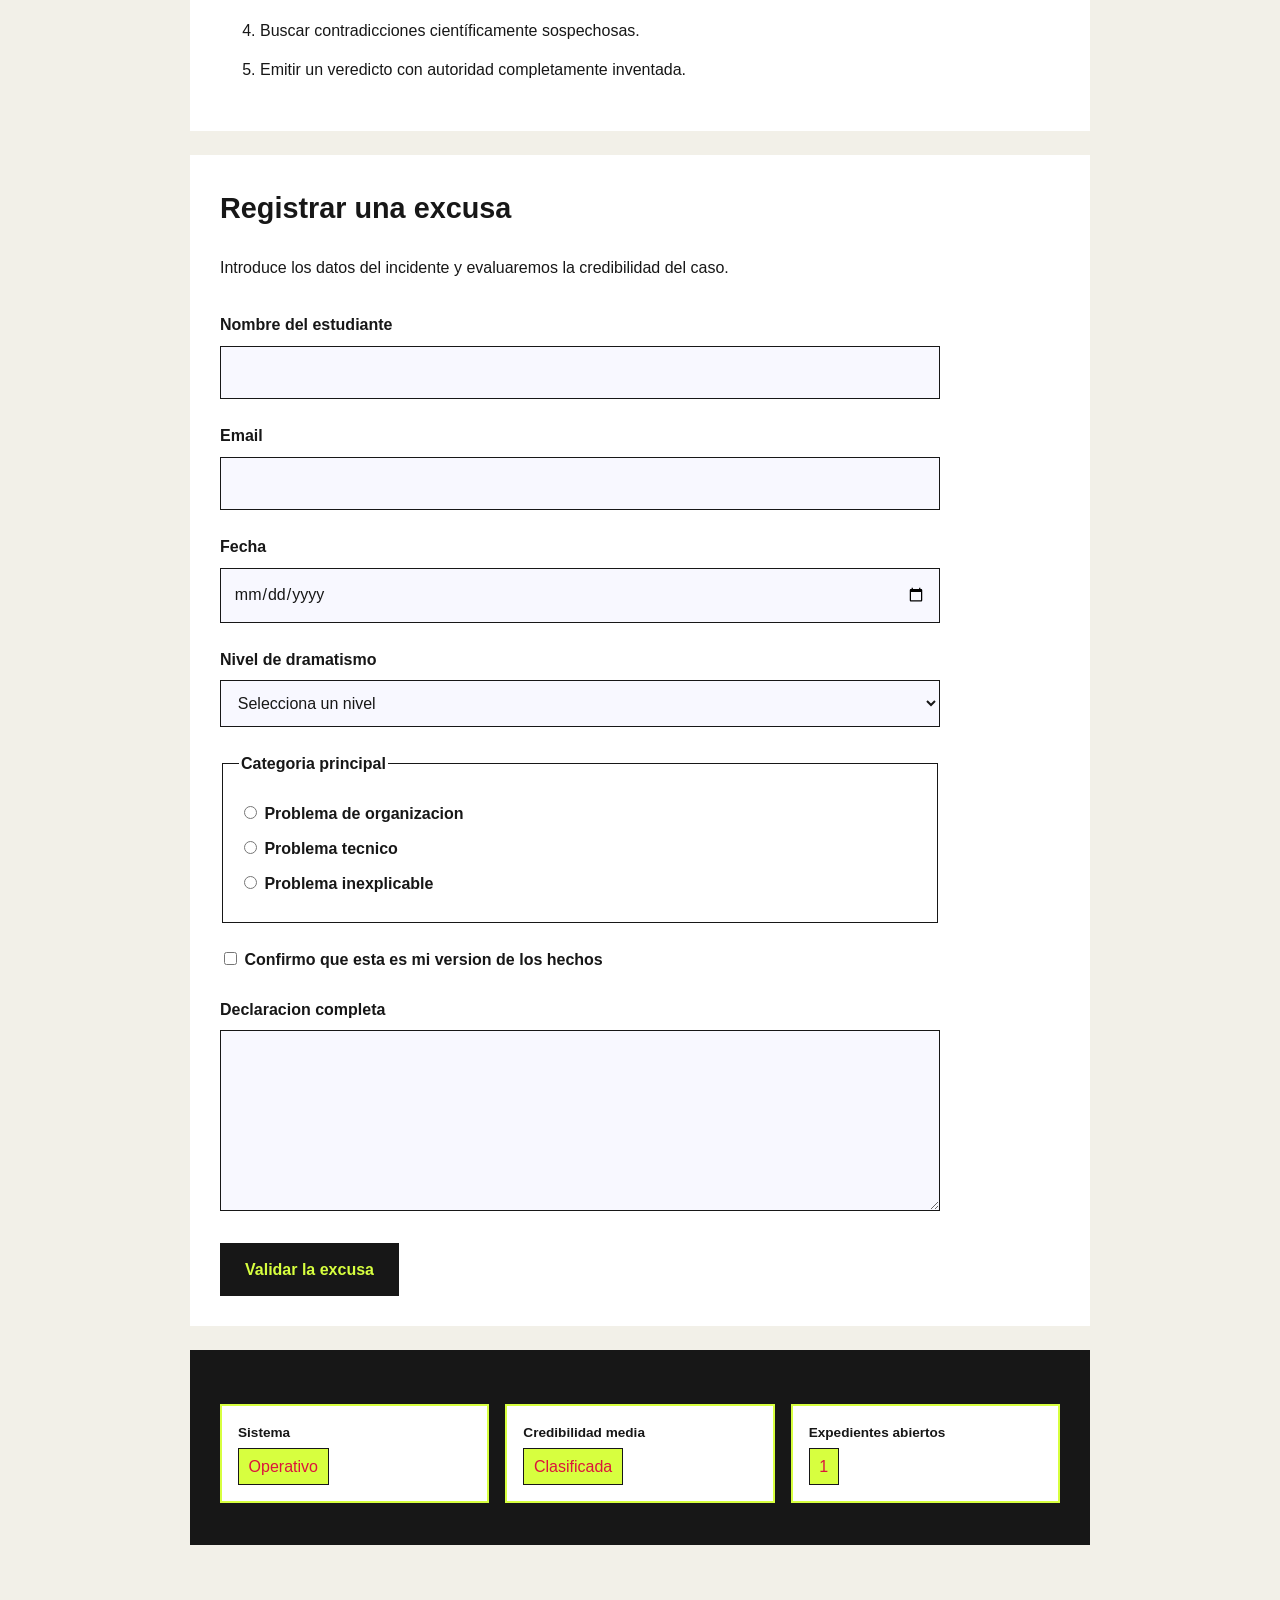
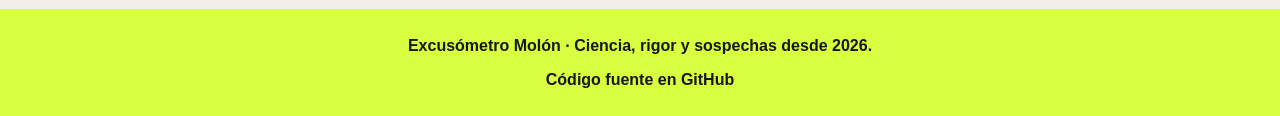
==== commit f8515a43: "Sesion 16/11/2026" ====
--- a/index.html
+++ b/index.html
@@ -23,6 +23,7 @@
         <a href="#archivo">Archivo</a>
         <a href="#protocolo">Protocolo</a>
         <a href="#estado">Estado</a>
+        <a href="#registro">Registrar excusa</a>
     </nav>
 
     <main>
@@ -69,14 +70,6 @@
                 <h3>GitHub estaba raro</h3>
                 <p>Diagnóstico técnico ampliamente utilizado </p>
             </article>
-
-            <!-- <ul>
-                <li>“Yo juraría que lo había subido.”</li>
-                <li>“En mi ordenador sí funcionaba.”</li>
-                <li>“GitHub estaba raro.”</li>
-                <li>“Pensaba que era para la semana que viene.”</li>
-                <li>“Lo tenía hecho, pero no encuentro el archivo.”</li>
-            </ul> -->
         </section>
 
         <section id="protocolo">
@@ -96,6 +89,62 @@
             </ol>
         </section>
 
+
+        <section id="registro">
+            <h2> Registrar una excusa </h2>
+            <p> Introduce los datos del incidente y evaluaremos la credibilidad del caso.</p>
+            <form action=" " class="form-excusa">
+                <div class="campo">
+                    <label for="nombre">Nombre del estudiante</label>
+                    <input type="text" required minlength="2" maxlength="50" id="nombre">
+                </div>
+                <div class="campo">
+                    <label for="email">Email</label>
+                    <input type="email" required id="email">
+                </div>
+                <div class="campo">
+                    <label for="fecha">Fecha</label>
+                    <input type="date" id="fecha" required>
+                </div>
+                <div class="campo">
+                    <label for="drama">Nivel de dramatismo</label>
+                    <select name="drama" id="drama" required>
+                        <option value=""> Selecciona un nivel</option>
+                        <option value="bajo"> Bajo </option>
+                        <option value="medio"> Medio </option>
+                        <option value="alto"> Alto </option>
+                    </select>
+                </div>
+                <fieldset class="campo">
+                    <legend> Categoria principal</legend>
+                    <label for="">
+                        <input type="radio" name="categoria" value="organizacion" required>
+                        Problema de organizacion
+                    </label>
+                    <label for="">
+                        <input type="radio" name="categoria" value="tecnica" required>
+                        Problema tecnico
+                    </label>
+                    <label for="">
+                        <input type="radio" name="categoria" value="inexplicable" required>
+                        Problema inexplicable
+                    </label>
+                </fieldset>
+                <div class="campo campo-check">
+                    <label for="">
+                        <input type="checkbox" name="declaracion" required> Confirmo que esta es mi version de los
+                        hechos
+                    </label>
+                </div>
+                <div class="campo">
+                    <label for="excusa">Declaracion completa</label>
+                    <textarea id="excusa" rows="6" minlenght="20" maxlenght="200" required></textarea>
+                </div>
+                <button type="submit">Validar la excusa</button>
+            </form>
+        </section>
+
+
         <section id="estado">
             <div class="panel-estado">
                 <div class="dato-estado">
@@ -106,7 +155,7 @@
                     <span class="etiqueta">Credibilidad media</span>
                     <span class="valor">Clasificada</span>
                 </div>
-                 <div class="dato-estado">
+                <div class="dato-estado">
                     <span class="etiqueta">Expedientes abiertos</span>
                     <span class="valor">1</span>
                 </div>
@@ -127,7 +176,7 @@
     <footer>
         <p>Excusómetro Molón · Ciencia, rigor y sospechas desde 2026.</p>
 
-        <a href="https://github.com/mariapla/Excusometro-FUAB" target="_blank">
+        <a href="https://github.com/jmartinez1208/EduardoJavier_Excusometro" target="_blank">
             Código fuente en GitHub
         </a>
     </footer>
--- a/estilos.css
+++ b/estilos.css
@@ -206,9 +206,72 @@
     margin-left: .3em;
 }
 
-.grid-evidencias{
+.grid-evidencias {
     display: grid;
     /* grid-template-columns: 1fr 1fr; */
     grid-template-columns: repeat(2, 1fr);
     gap: 1em;
+}
+
+.form-excusa {
+    margin-top: 2em;
+    max-width: 45em;
+}
+
+.campo {
+    margin-bottom: 1.5em;
+}
+
+.campo>label,
+fieldset>legend {
+    display: block;
+    margin-bottom: 0.5em;
+    font-weight: bold;
+}
+
+input[type="text"],
+input[type="email"],
+input[type="date"],
+select,
+textarea {
+    width: 100%;
+    box-sizing: border-box;
+    padding: 0.8em;
+    background-color: ghostwhite;
+    color: #171717;
+    border: 0.12em solid #171717;
+    font: inherit;
+
+}
+
+textarea {
+    resize: vertical;
+}
+
+input:focus,
+select:focus,
+textarea:focus {
+    outline: 0.2em solid #d7ff3f;
+    outline-offset: 0.15em;
+}
+
+fieldset.campo {
+    border: 0.12em solid #171717;
+    padding: 1em;
+}
+
+fieldset.campo label {
+    display: block;
+    margin-bottom: 0.6em;
+}
+
+.form-excusa button {
+    display: inline-block;
+    padding: 0.8em 1.5em;
+    background-color: #171717;
+    color:#d7ff3f;
+    border: 0.12em solid #171717;
+    font: inherit;
+    font-weight: bold;
+    cursor: pointer;
 }
